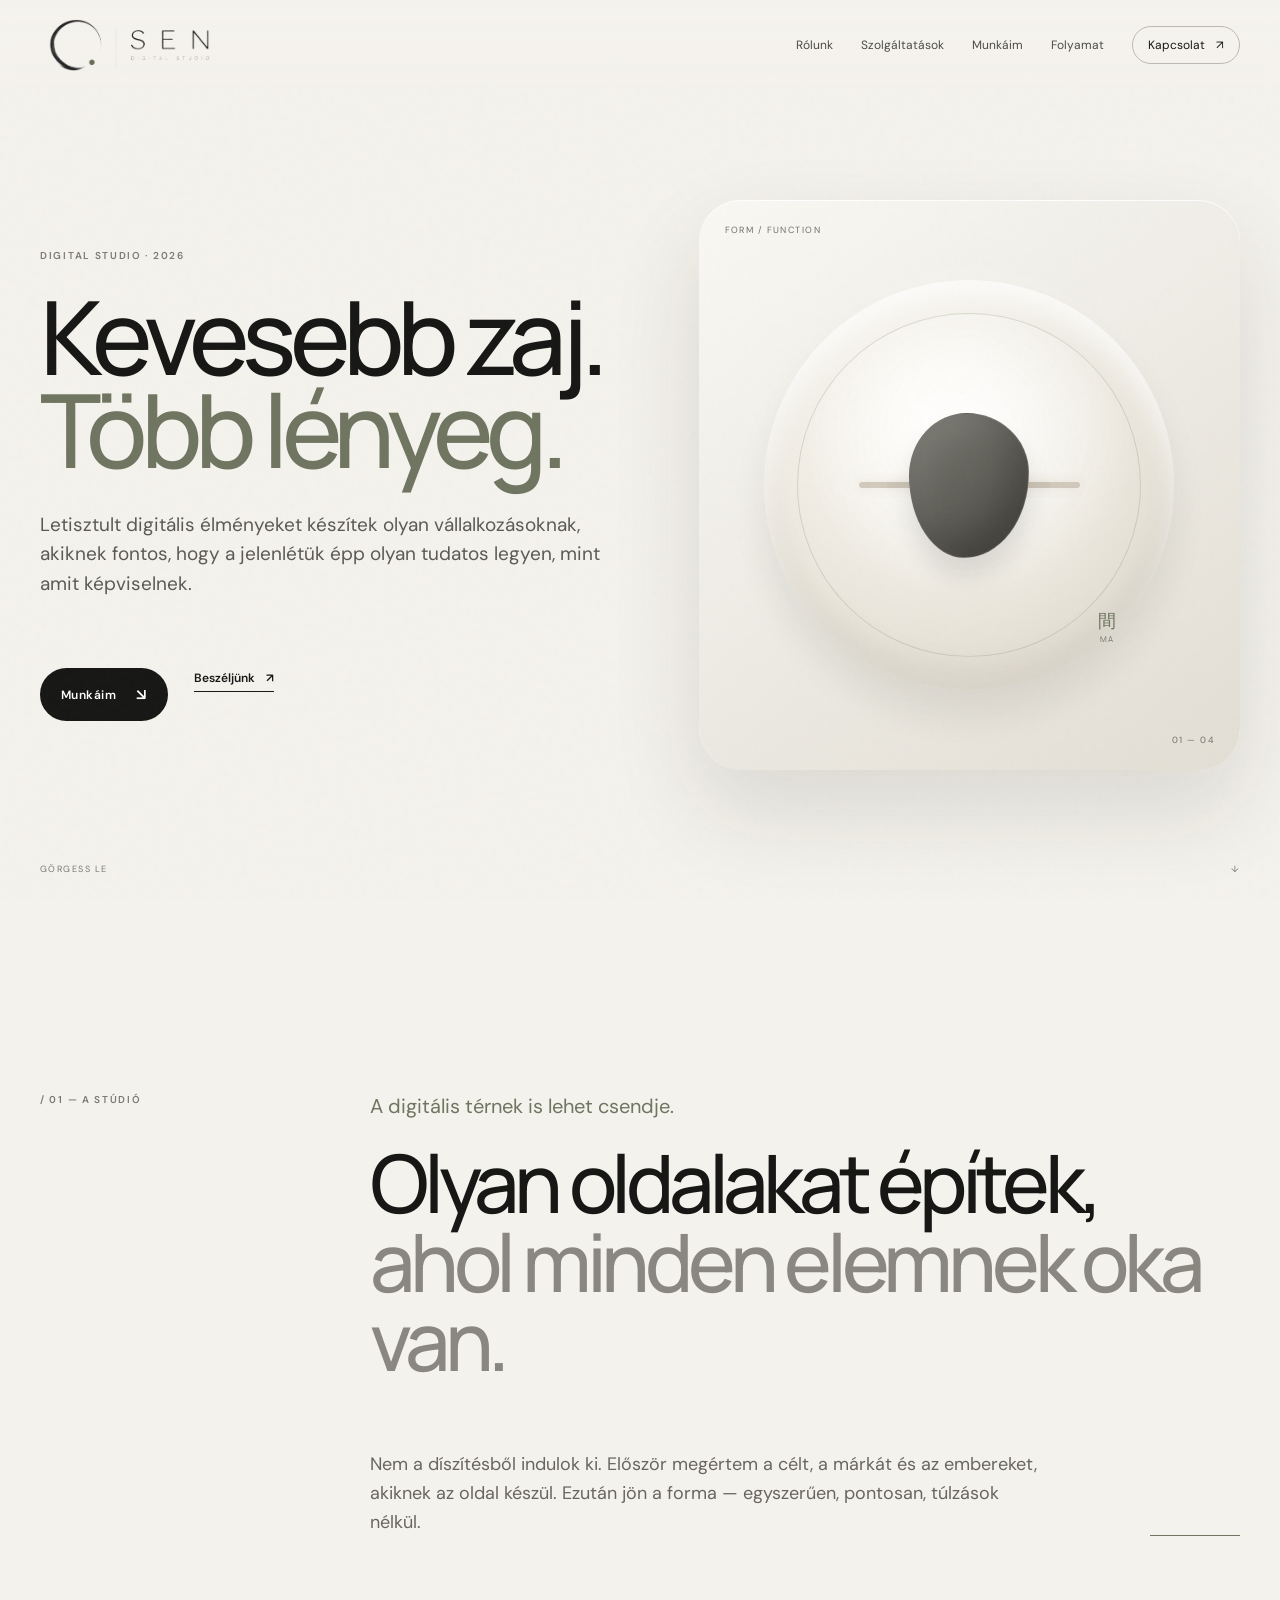
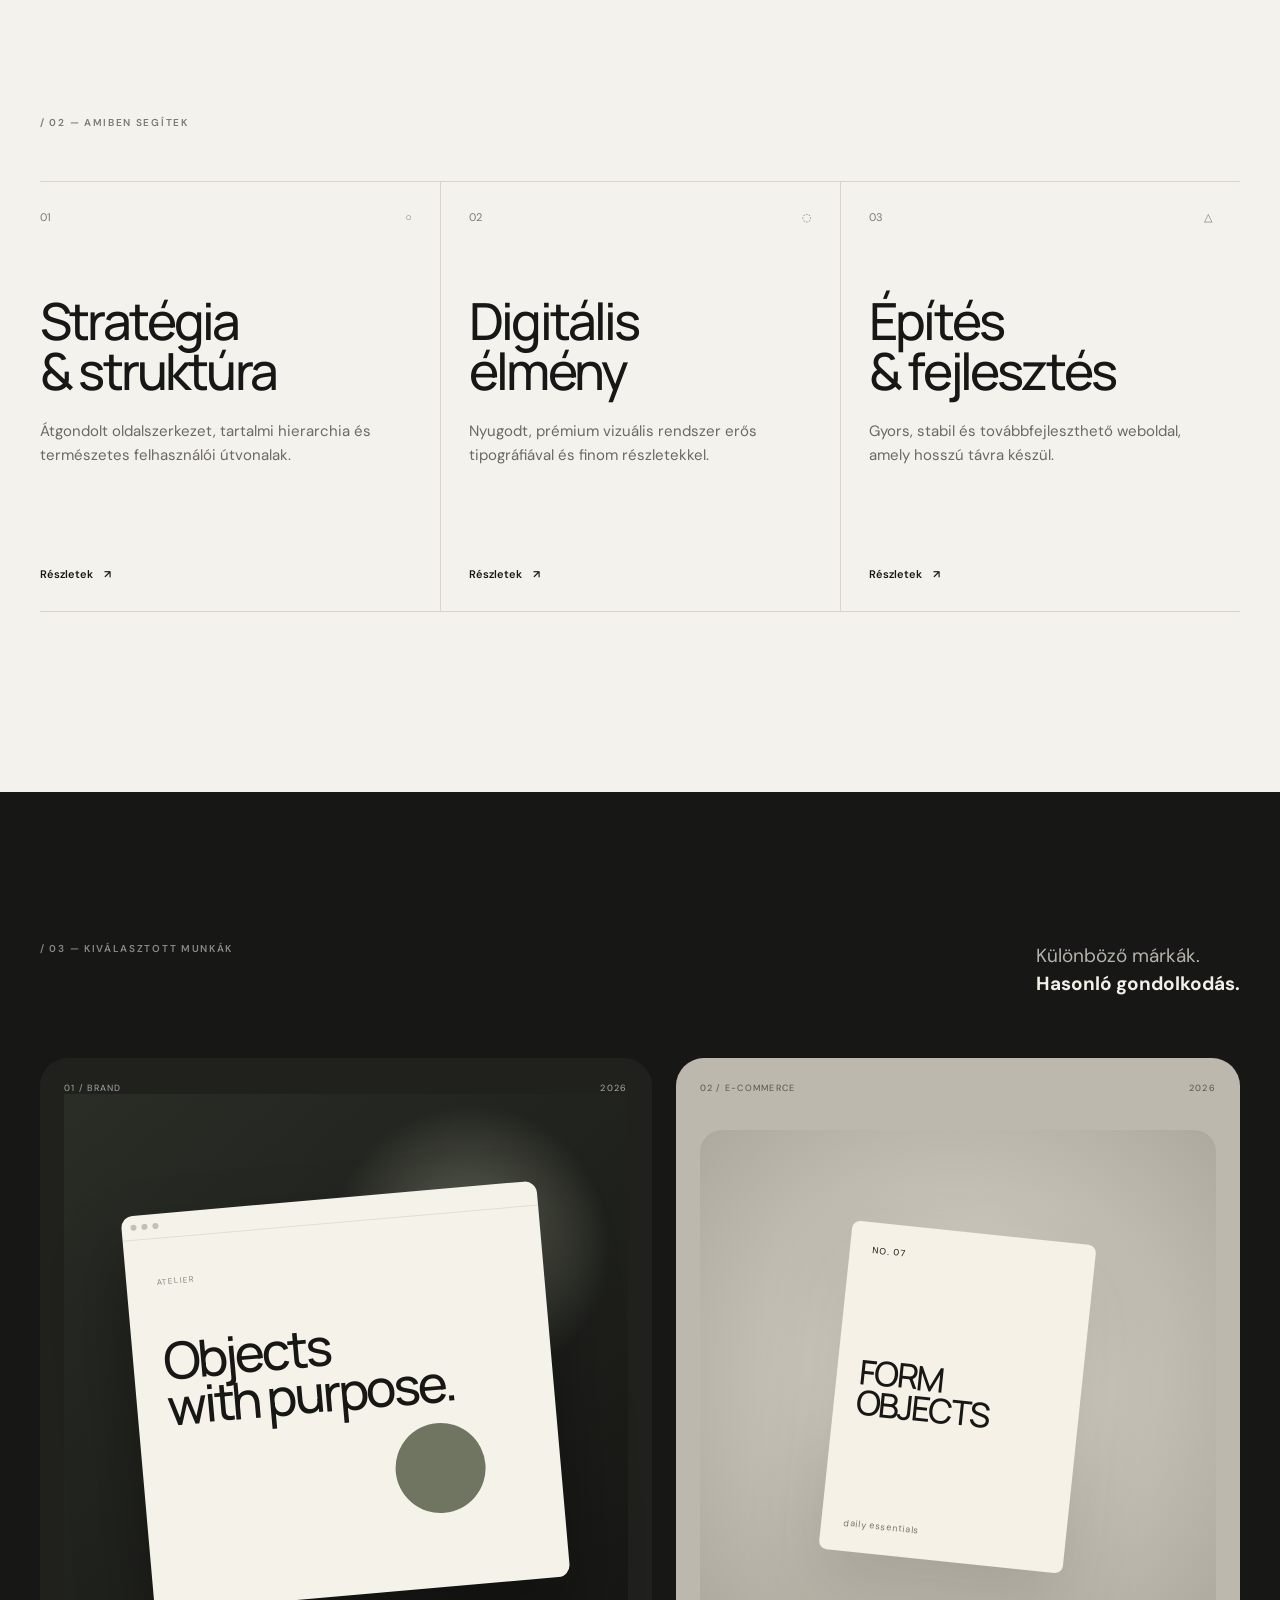
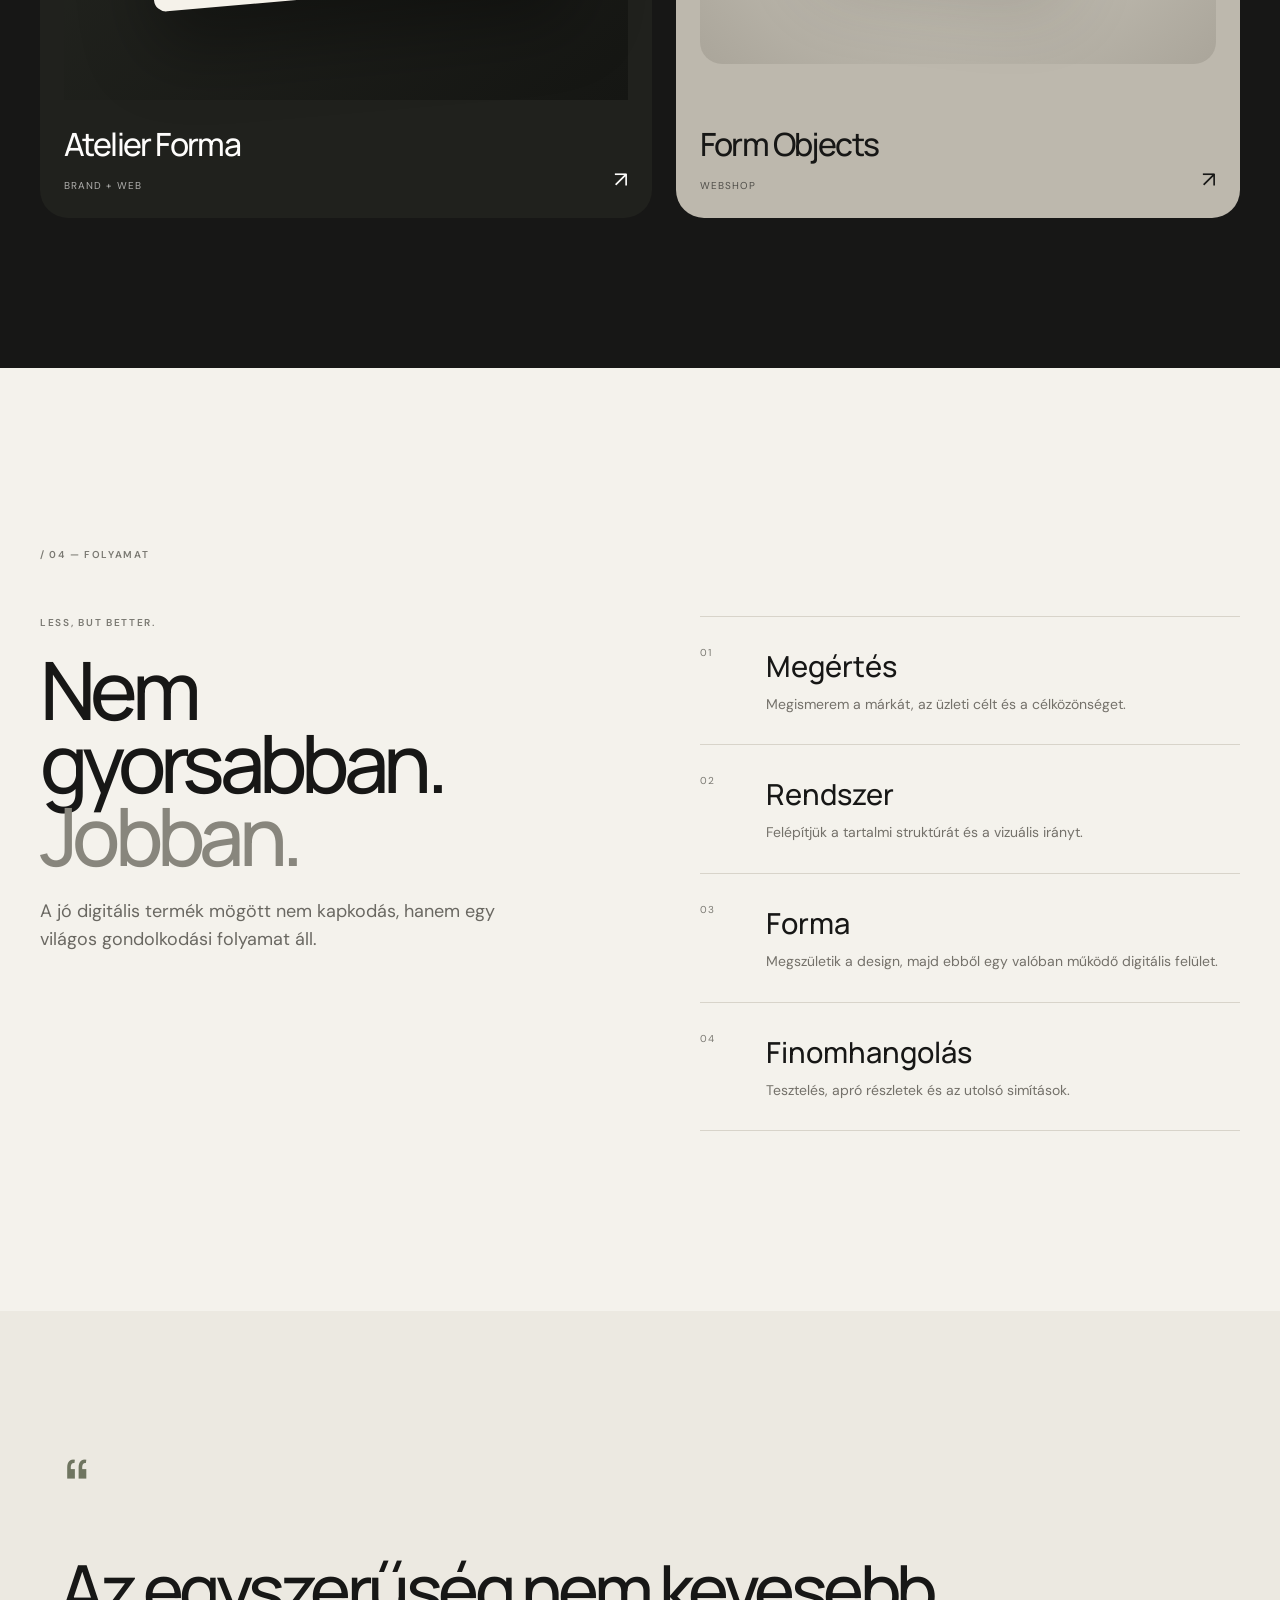
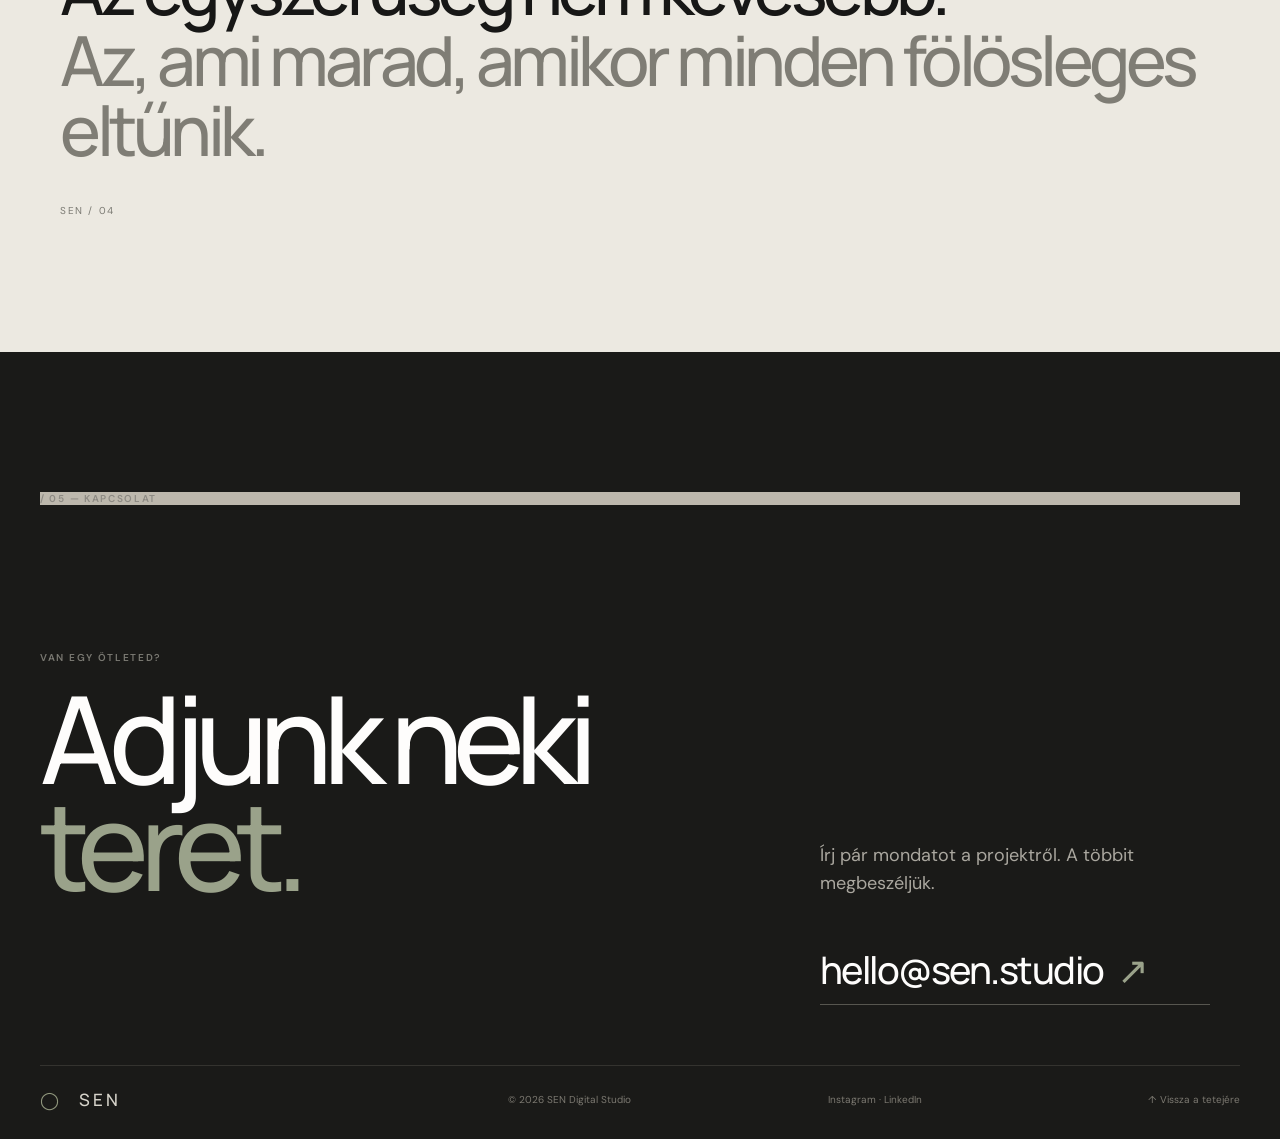
==== index.html @ a216a52c "first commit" ====
<!doctype html><html lang="hu"><head><meta charset="utf-8"><meta name="viewport" content="width=device-width,initial-scale=1"><meta name="description" content="SEN Digital Studio — letisztult digitális élmények tudatosan felépítve."><title>SEN — Digital Studio</title><link rel="preconnect" href="https://fonts.googleapis.com"><link rel="preconnect" href="https://fonts.gstatic.com" crossorigin><link href="https://fonts.googleapis.com/css2?family=DM+Sans:wght@400;500;600&family=Manrope:wght@400;500;600;700&display=swap" rel="stylesheet"><link rel="stylesheet" href="style.css"></head><body><div class="grain"></div>
<header class="header"><a class="brand" href="#top"><span class="mark"><svg viewBox="0 0 80 80"><path d="M61 17.5A31 31 0 1 0 56.4 62" fill="none" stroke="currentColor" stroke-width="3.5" stroke-linecap="round"/><circle cx="57.5" cy="61.5" r="4.3" fill="#6F7560"/></svg></span><span class="brand-copy"><strong>SEN</strong><small>Digital Studio</small></span></a><nav class="nav"><a href="#studio">Rólunk</a><a href="szolgaltatasok.html">Szolgáltatások</a><a href="#work">Munkáim</a><a href="#process">Folyamat</a><a href="#contact" class="pill">Kapcsolat <span>↗</span></a></nav><button class="menu" aria-label="Menü">☰</button></header>
<main id="top">
<section class="hero"><div class="hero-grid"><div><div class="eyebrow reveal">DIGITAL STUDIO · 2026</div><h1 class="reveal">Kevesebb zaj.<span>Több lényeg.</span></h1><p class="lead reveal">Letisztult digitális élményeket készítek olyan vállalkozásoknak, akiknek fontos, hogy a jelenlétük épp olyan tudatos legyen, mint amit képviselnek.</p><div class="actions reveal"><a class="btn" href="#work">Munkáim <span>↘</span></a><a class="link" href="#contact">Beszéljünk <span>↗</span></a></div></div><div class="hero-art reveal"><div class="zen"><div class="sand s1"></div><div class="sand s2"></div><div class="stone"></div><span class="ma">間<small>MA</small></span></div><div class="art-note top">FORM / FUNCTION</div><div class="art-note bottom">01 — 04</div></div></div><div class="scroll"><span>GÖRGESS LE</span><span>↓</span></div></section>
<section id="studio" class="intro section"><div class="tag reveal">/ 01 — A STÚDIÓ</div><div><p class="kicker reveal">A digitális térnek is lehet csendje.</p><h2 class="reveal">Olyan oldalakat építek, <span>ahol minden elemnek oka van.</span></h2><div class="intro-foot reveal"><p>Nem a díszítésből indulok ki. Először megértem a célt, a márkát és az embereket, akiknek az oldal készül. Ezután jön a forma — egyszerűen, pontosan, túlzások nélkül.</p><i></i></div></div></section>
<section id="services" class="services section"><div class="tag reveal">/ 02 — AMIBEN SEGÍTEK</div><div class="service-grid"><article class="service reveal"><div class="service-top"><span>01</span><span>○</span></div><h3>Stratégia<br>& struktúra</h3><p>Átgondolt oldalszerkezet, tartalmi hierarchia és természetes felhasználói útvonalak.</p><a href="#contact">Részletek <span>↗</span></a></article><article class="service reveal"><div class="service-top"><span>02</span><span>◌</span></div><h3>Digitális<br>élmény</h3><p>Nyugodt, prémium vizuális rendszer erős tipográfiával és finom részletekkel.</p><a href="#contact">Részletek <span>↗</span></a></article><article class="service reveal"><div class="service-top"><span>03</span><span>△</span></div><h3>Építés<br>& fejlesztés</h3><p>Gyors, stabil és továbbfejleszthető weboldal, amely hosszú távra készül.</p><a href="#contact">Részletek <span>↗</span></a></article></div></section>
<section id="work" class="work"><div class="work-inner section"><div class="work-head"><div class="tag reveal">/ 03 — KIVÁLASZTOTT MUNKÁK</div><p class="reveal">Különböző márkák.<br><strong>Hasonló gondolkodás.</strong></p></div><div class="projects"><a class="project dark reveal" href="#"><div class="meta"><span>01 / BRAND</span><span>2026</span></div><div class="visual one"><div class="window"><div class="bar"><i></i><i></i><i></i></div><div class="window-body"><small>ATELIER</small><strong>Objects<br>with purpose.</strong><b></b></div></div></div><div class="project-foot"><div><h3>Atelier Forma</h3><span>Brand + web</span></div><em>↗</em></div></a><a class="project light reveal" href="#"><div class="meta"><span>02 / E-COMMERCE</span><span>2026</span></div><div class="visual two"><div class="paper"><small>NO. 07</small><strong>FORM<br>OBJECTS</strong><span>daily essentials</span></div></div><div class="project-foot"><div><h3>Form Objects</h3><span>Webshop</span></div><em>↗</em></div></a></div></div></section>
<section id="process" class="process section"><div class="tag reveal">/ 04 — FOLYAMAT</div><div class="process-grid"><div><div class="process-kicker reveal">LESS, BUT BETTER.</div><h2 class="reveal">Nem gyorsabban.<br><span>Jobban.</span></h2><p class="reveal">A jó digitális termék mögött nem kapkodás, hanem egy világos gondolkodási folyamat áll.</p></div><div class="steps"><div class="step reveal"><span>01</span><div><h3>Megértés</h3><p>Megismerem a márkát, az üzleti célt és a célközönséget.</p></div></div><div class="step reveal"><span>02</span><div><h3>Rendszer</h3><p>Felépítjük a tartalmi struktúrát és a vizuális irányt.</p></div></div><div class="step reveal"><span>03</span><div><h3>Forma</h3><p>Megszületik a design, majd ebből egy valóban működő digitális felület.</p></div></div><div class="step reveal"><span>04</span><div><h3>Finomhangolás</h3><p>Tesztelés, apró részletek és az utolsó simítások.</p></div></div></div></div></section>
<section class="quote"><div class="quote-inner reveal"><div class="q">“</div><blockquote>Az egyszerűség nem kevesebb.<br><span>Az, ami marad, amikor minden fölösleges eltűnik.</span></blockquote><small>SEN / 04</small></div></section>
<section id="contact" class="contact"><div class="section"><div class="tag light reveal">/ 05 — KAPCSOLAT</div><div class="contact-grid"><div><div class="contact-kicker reveal">VAN EGY ÖTLETED?</div><h2 class="reveal">Adjunk neki<br><span>teret.</span></h2></div><div class="contact-side reveal"><p>Írj pár mondatot a projektről. A többit megbeszéljük.</p><a href="mailto:hello@sen.studio">hello@sen.studio <b>↗</b></a></div></div><footer class="footer"><div class="footer-brand"><span>◯</span>SEN</div><div>© 2026 SEN Digital Studio</div><div><a href="#">Instagram</a> · <a href="#">LinkedIn</a></div><a href="#top">↑ Vissza a tetejére</a></footer></div></section>
</main><script src="script.js"></script></body></html>
---- style.css ----
.brand{width:176px!important;height:52px!important;background:url("SEN Digital Studio_logo.png") center/contain no-repeat!important;display:block!important}.brand>*{display:none!important}.brand-logo{display:block;width:100%;height:100%;object-fit:contain}
:root{--paper:#F4F2EC;--paper2:#ECE9E1;--ink:#171716;--muted:#7A7972;--line:#D8D4CA;--sage:#6F7560;--clay:#A88F78;--white:#FEFDFC;--max:1400px}*{box-sizing:border-box}html{scroll-behavior:smooth}body{margin:0;background:var(--paper);color:var(--ink);font-family:"DM Sans",sans-serif;overflow-x:hidden}body:before{content:"";position:fixed;inset:0;pointer-events:none;opacity:.02;background-image:url("data:image/svg+xml,%3Csvg viewBox='0 0 180 180' xmlns='http://www.w3.org/2000/svg'%3E%3Cfilter id='n'%3E%3CfeTurbulence type='fractalNoise' baseFrequency='.8' numOctaves='2' stitchTiles='stitch'/%3E%3C/filter%3E%3Crect width='100%25' height='100%25' filter='url(%23n)'/%3E%3C/svg%3E");z-index:20}.header{position:fixed;top:0;left:0;right:0;height:90px;padding:20px 40px;display:flex;align-items:center;justify-content:space-between;z-index:30;background:linear-gradient(var(--paper),rgba(244,242,236,.86),transparent);backdrop-filter:blur(6px)}a{text-decoration:none;color:inherit}.brand{display:flex;align-items:center;gap:12px}.mark{width:42px;height:42px}.mark svg{width:100%;height:100%}.brand-copy{display:flex;flex-direction:column}.brand-copy strong{font:500 22px "Manrope";letter-spacing:.22em}.brand-copy small{margin-top:2px;font-size:8px;letter-spacing:.2em;text-transform:uppercase;color:var(--sage)}.nav{display:flex;align-items:center;gap:28px;font-size:12px;color:#4D4B47}.nav a{transition:.2s}.nav a:hover,.nav a[aria-current="page"]{color:var(--ink)}.pill{padding:10px 15px;border:1px solid #BDB8AE;border-radius:999px;color:var(--ink)!important}.pill span{margin-left:8px}.menu-back{display:none;font-size:24px}.pricing-page{background:linear-gradient(135deg,#f4f2ec 0%,#eeeae2 48%,#e7e2d9 100%)}.pricing-hero{padding-top:160px;padding-bottom:120px;min-height:70vh;display:flex;flex-direction:column;justify-content:center}.pricing-hero-grid{display:grid;grid-template-columns:1fr .65fr;gap:100px;align-items:end;margin-top:75px}.pricing-hero h1{font:500 clamp(64px,9vw,138px)/.9 "Manrope",sans-serif;letter-spacing:-.07em;margin:0}.pricing-hero h1 span{color:var(--sage);font-style:italic}.eyebrow,.tag{font-size:11px;letter-spacing:.22em;text-transform:uppercase;font-weight:600;color:var(--sage)}.lead{font-size:18px;line-height:1.65;color:#5f5c55;max-width:440px}.btn{display:inline-flex;align-items:center;gap:16px;margin-top:28px;padding:15px 20px;background:var(--ink);color:var(--white);font-size:12px;letter-spacing:.04em;border-radius:999px}.btn span{font-size:16px}.price-content{padding-top:100px;padding-bottom:110px;border-top:1px solid var(--line)}.price-intro{display:grid;grid-template-columns:.5fr 1fr;gap:80px;margin-bottom:42px}.price-intro p{max-width:550px;margin:0;color:var(--muted);font-size:15px;line-height:1.7}.price-grid{display:grid;grid-template-columns:repeat(2,1fr);gap:16px}.price-card,.care-grid article{min-height:260px;padding:28px;background:rgba(255,255,255,.4);border:1px solid rgba(216,212,202,.9);border-radius:4px;display:flex;flex-direction:column;transition:transform .25s ease,background .25s ease}.price-card:hover,.care-grid article:hover{transform:translateY(-5px);background:rgba(255,255,255,.68)}.price-card.featured{background:var(--sage);color:var(--white);border-color:var(--sage)}.price-index{font-size:10px;letter-spacing:.18em;text-transform:uppercase;color:var(--muted)}.featured .price-index{color:rgba(255,255,255,.62)}.price-card h2,.care-grid h2,.price-list h2{font:500 28px/1.05 "Manrope",sans-serif;letter-spacing:-.04em;margin:48px 0 14px}.price-card strong,.care-grid strong,.price-list strong{font-size:17px;font-weight:600;color:var(--clay)}.featured strong{color:#e4d8c7}.price-card p,.care-grid p,.price-list p{margin-top:auto;max-width:500px;color:var(--muted);line-height:1.6;font-size:13px}.featured p{color:rgba(255,255,255,.72)}.price-list{border-top:1px solid var(--line)}.price-list>div,.extras>div,.package-list>div{display:grid;grid-template-columns:1fr .6fr 1.6fr;gap:25px;align-items:center;padding:22px 0;border-bottom:1px solid var(--line)}.price-list h2{font-size:20px;margin:0}.price-list strong{font-size:15px}.price-list p{margin:0}.care-grid{display:grid;grid-template-columns:repeat(4,1fr);gap:12px}.care-grid article{min-height:280px}.care-grid h2{font-size:21px;margin:50px 0 14px}.care-grid p{margin-top:auto}.extras,.package-list{border-top:1px solid var(--line)}.extras>div,.package-list>div{grid-template-columns:1fr auto;padding:17px 0}.extras span,.package-list span{font-size:15px}.extras strong,.package-list strong{font-weight:600;color:var(--clay);font-size:14px}.packages{padding-bottom:140px}.pricing-contact{background:var(--ink);color:var(--white);padding:100px 0 25px}.pricing-contact .tag{color:#98a180}.pricing-contact .contact-grid{display:grid;grid-template-columns:1fr 1fr;gap:60px;margin:80px 0}.pricing-contact h2{font:500 clamp(54px,8vw,110px)/.88 "Manrope",sans-serif;letter-spacing:-.07em;margin:0}.pricing-contact h2 span{color:#a9b290;font-style:italic}.contact-side{align-self:end;max-width:390px}.contact-side p{color:#aaa9a2;line-height:1.7}.contact-side a{display:block;font:500 24px "Manrope";border-bottom:1px solid #55534f;padding-bottom:16px;margin-top:45px}.footer{border-top:1px solid #3b3a37;padding-top:25px;display:grid;grid-template-columns:1.2fr 1fr 1fr auto;gap:20px;color:#888780;font-size:11px}.footer a{color:inherit}.footer-brand{color:var(--white);font:500 18px "Manrope";letter-spacing:.16em}.footer-brand span{color:#98a180;margin-right:8px}@media(max-width:800px){.header{height:76px;padding:16px 20px}.nav{display:none}.menu-back{display:block}.pricing-hero{padding:130px 20px 80px;min-height:auto}.section{padding-left:20px;padding-right:20px}.pricing-hero-grid,.price-intro,.pricing-contact .contact-grid{grid-template-columns:1fr;gap:35px;margin-top:50px}.pricing-hero h1{font-size:72px}.price-content{padding-top:70px;padding-bottom:75px}.price-grid,.care-grid{grid-template-columns:1fr}.price-card,.care-grid article{min-height:230px}.price-card h2,.care-grid h2{margin-top:40px}.price-list>div{grid-template-columns:1fr;gap:8px}.price-list p{margin-top:5px}.extras>div,.package-list>div{grid-template-columns:1fr;gap:7px}.pricing-contact{padding-top:75px}.pricing-contact .contact-grid{margin:55px 0}.footer{grid-template-columns:1fr 1fr;gap:20px}.footer>a{grid-column:1/-1}}
:root{--paper:#F4F2EC;--paper2:#ECE9E1;--ink:#171716;--muted:#7A7972;--line:#D8D4CA;--sage:#6F7560;--clay:#A88F78;--white:#FEFDFC;--max:1400px}*{box-sizing:border-box}html{scroll-behavior:smooth}body{margin:0;background:var(--paper);color:var(--ink);font-family:"DM Sans",sans-serif;overflow-x:hidden}body:before{content:"";position:fixed;inset:0;pointer-events:none;opacity:.02;background-image:url("data:image/svg+xml,%3Csvg viewBox='0 0 180 180' xmlns='http://www.w3.org/2000/svg'%3E%3Cfilter id='n'%3E%3CfeTurbulence type='fractalNoise' baseFrequency='.8' numOctaves='2' stitchTiles='stitch'/%3E%3C/filter%3E%3Crect width='100%25' height='100%25' filter='url(%23n)'/%3E%3C/svg%3E");z-index:20}.header{position:fixed;top:0;left:0;right:0;height:90px;padding:20px 40px;display:flex;align-items:center;justify-content:space-between;z-index:30;background:linear-gradient(var(--paper),rgba(244,242,236,.86),transparent);backdrop-filter:blur(6px)}a{text-decoration:none;color:inherit}.brand{display:flex;align-items:center;gap:12px}.mark{width:42px;height:42px}.mark svg{width:100%;height:100%}.brand-copy{display:flex;flex-direction:column}.brand-copy strong{font:500 22px "Manrope";letter-spacing:.22em}.brand-copy small{margin-top:2px;font-size:8px;letter-spacing:.2em;text-transform:uppercase;color:var(--sage)}.nav{display:flex;align-items:center;gap:28px;font-size:12px;color:#4D4B47}.nav a{transition:.2s}.nav a:hover{color:var(--ink)}.pill{padding:10px 15px;border:1px solid #BDB8AE;border-radius:999px;color:var(--ink)!important}.pill span{margin-left:8px}.menu{display:none;border:0;background:none;font-size:24px}.section{max-width:var(--max);margin:auto;padding-left:40px;padding-right:40px}.hero{max-width:var(--max);margin:auto;min-height:100vh;padding:135px 40px 38px;display:flex;flex-direction:column;justify-content:space-between}.hero-grid{display:grid;grid-template-columns:1.05fr .95fr;gap:60px;align-items:center;min-height:700px}.eyebrow,.tag,.process-kicker,.contact-kicker{font-size:10px;letter-spacing:.17em;font-weight:600;text-transform:uppercase;color:var(--muted)}h1,h2,h3,.brand-copy strong,.project-foot h3,.contact-side a{font-family:"Manrope",sans-serif}.hero h1{font:500 clamp(66px,8vw,122px)/.91 "Manrope";letter-spacing:-.065em;max-width:900px;margin:28px 0 34px}.hero h1 span{display:block;color:var(--sage)}.lead{font-size:19px;line-height:1.55;max-width:610px;color:#5C5A54;margin:0}.actions{display:flex;align-items:center;gap:26px;margin-top:42px}.btn{display:inline-flex;align-items:center;gap:20px;padding:16px 21px;border-radius:999px;background:var(--ink);color:var(--white);font-size:12px;font-weight:600}.btn span{font-size:16px}.link{font-size:12px;font-weight:600;border-bottom:1px solid var(--ink);padding-bottom:5px}.link span{margin-left:8px}.hero-art{position:relative;min-height:570px;background:linear-gradient(145deg,#F9F8F4,#E2DED4);border-radius:40px;overflow:hidden;display:grid;place-items:center}.hero-art:before{content:"";position:absolute;inset:0;background:radial-gradient(circle at 36% 34%,rgba(255,255,255,.95),transparent 27%)}.zen{position:relative;width:min(32vw,430px);height:min(32vw,430px);border-radius:50%;background:radial-gradient(circle at 40% 33%,#FEFCF7 0,#E9E5DB 57%,#D4CFC2 100%);box-shadow:0 36px 80px rgba(45,40,30,.1);display:grid;place-items:center;transform:rotate(7deg)}.zen:before{content:"";position:absolute;inset:8%;border:1px solid rgba(111,117,96,.24);border-radius:50%}.sand{position:absolute;background:#C8C0B1;border-radius:999px;height:6px;opacity:.8}.s1{width:54%;transform:translateY(110px) rotate(-9deg);box-shadow:72px 13px 0 #CFC6B7,-80px -14px 0 #C4B9A7}.s2{width:40%;transform:translateY(128px) rotate(-10deg);opacity:.55}.stone{width:120px;height:145px;background:linear-gradient(145deg,#78776F,#4B4A44);border-radius:48% 52% 54% 46%/43% 41% 59% 57%;transform:translate(-5px,30px) rotate(19deg);box-shadow:0 28px 40px rgba(34,31,24,.18)}.ma{position:absolute;right:58px;bottom:46px;text-align:center;color:var(--sage);font:400 18px "Manrope"}.ma small{display:block;font-size:8px;letter-spacing:.15em}.art-note{position:absolute;font-size:9px;letter-spacing:.16em;color:#727067}.art-note.top{top:24px;left:26px}.art-note.bottom{right:25px;bottom:24px}.scroll{display:flex;justify-content:space-between;padding-top:28px;font-size:9px;letter-spacing:.16em;color:var(--muted)}.intro{padding-top:180px;padding-bottom:180px;display:grid;grid-template-columns:1fr 3fr;gap:40px}.kicker{font-size:20px;color:var(--sage);margin:0 0 24px}.intro h2{font:500 clamp(45px,6.3vw,92px)/.98 "Manrope";letter-spacing:-.065em;margin:0;max-width:1000px}.intro h2 span{color:#89877F}.intro-foot{display:grid;grid-template-columns:1fr 90px;gap:55px;align-items:end;margin-top:70px}.intro-foot p{font-size:18px;line-height:1.6;color:#68665F;max-width:670px;margin:0}.intro-foot i{width:90px;height:1px;background:var(--sage)}.services{padding-bottom:180px}.service-grid{margin-top:52px;display:grid;grid-template-columns:repeat(3,1fr);border-top:1px solid var(--line)}.service{padding:28px 28px 30px 0;border-bottom:1px solid var(--line);min-height:430px;display:flex;flex-direction:column}.service+.service{padding-left:28px;border-left:1px solid var(--line)}.service-top{display:flex;justify-content:space-between;font-size:11px;color:var(--muted)}.service h3{font:500 clamp(34px,4vw,57px)/.96 "Manrope";letter-spacing:-.055em;margin:72px 0 24px}.service p{font-size:15px;line-height:1.6;color:#6B6963;max-width:390px;margin:0}.service a{margin-top:auto;font-size:11px;font-weight:600}.service a span{margin-left:8px}.work{background:var(--ink);color:var(--white);padding:150px 0}.work-inner{max-width:1500px}.work-head{display:flex;justify-content:space-between;gap:30px;margin-bottom:60px}.work .tag{color:#8B8982}.work-head p{margin:0;font-size:19px;line-height:1.45;color:#B5B2AA}.work-head strong{color:#F2F0E9}.projects{display:grid;grid-template-columns:1.04fr .96fr;gap:24px}.project{min-height:760px;border-radius:28px;padding:24px;display:flex;flex-direction:column;overflow:hidden;transition:transform .45s ease}.project:hover{transform:translateY(-7px)}.dark{background:#20211D}.light{background:#BDB8AD;color:var(--ink)}.meta{display:flex;justify-content:space-between;font-size:9px;letter-spacing:.14em;opacity:.62}.visual{flex:1;display:grid;place-items:center;position:relative}.one{background:radial-gradient(circle at 72% 25%,#696D5E,transparent 23%),linear-gradient(140deg,#2A2C26,#151613)}.window{width:74%;aspect-ratio:1.05;background:#F5F2EA;color:var(--ink);border-radius:12px;transform:rotate(-5deg);box-shadow:0 40px 70px rgba(0,0,0,.35);overflow:hidden}.bar{height:25px;border-bottom:1px solid #E1DDD5;display:flex;align-items:center;gap:5px;padding:0 9px}.bar i{width:6px;height:6px;background:#C3C0B8;border-radius:50%}.window-body{padding:30px;position:relative;height:calc(100% - 25px)}.window-body small{font-size:8px;letter-spacing:.16em;color:#86847E}.window-body strong{display:block;font:500 clamp(28px,4vw,54px)/.89 "Manrope";letter-spacing:-.06em;margin-top:48px}.window-body b{position:absolute;right:18%;bottom:20%;width:90px;height:90px;background:var(--sage);border-radius:50%}.two{background:radial-gradient(circle at 50% 46%,#EEEAE1 0,#C4C0B5 45%,#AAA59A 100%);border-radius:22px;margin:36px 0}.paper{width:245px;height:330px;border-radius:8px;background:#F6F1E7;box-shadow:0 35px 75px rgba(40,35,28,.18);padding:22px;display:flex;flex-direction:column;justify-content:space-between;transform:rotate(6deg)}.paper small{font-size:9px;letter-spacing:.13em}.paper strong{font:500 34px/.92 "Manrope";letter-spacing:-.06em}.paper>span{font-size:9px;color:#77736B;letter-spacing:.08em}.project-foot{display:flex;justify-content:space-between;align-items:end;margin-top:22px}.project-foot h3{font:500 32px "Manrope";letter-spacing:-.05em;margin:0 0 7px}.project-foot span{font-size:10px;letter-spacing:.1em;text-transform:uppercase;opacity:.65}.project-foot em{font-style:normal;font-size:22px}.process{padding-top:180px;padding-bottom:180px}.process-grid{margin-top:55px;display:grid;grid-template-columns:1fr 1fr;gap:120px}.process h2{font:500 clamp(56px,6.3vw,98px)/.91 "Manrope";letter-spacing:-.07em;margin:24px 0}.process h2 span{color:#88867D}.process-grid>div>p{font-size:18px;line-height:1.6;color:#6A6862;max-width:500px}.steps{border-top:1px solid var(--line)}.step{display:grid;grid-template-columns:46px 1fr;gap:20px;padding:29px 0;border-bottom:1px solid var(--line)}.step>span{font-size:10px;letter-spacing:.12em;color:var(--muted)}.step h3{font:500 29px "Manrope";margin:0 0 8px}.step p{font-size:14px;line-height:1.55;color:#74716A;margin:0}.quote{background:var(--paper2);padding:135px 20px}.quote-inner{max-width:1160px;margin:auto}.q{font:400 90px/1 "Manrope";color:var(--sage)}blockquote{font:500 clamp(42px,5.4vw,78px)/1.02 "Manrope";letter-spacing:-.065em;margin:18px 0 0}blockquote span{color:#7F7D75}.quote small{display:block;margin-top:38px;font-size:10px;letter-spacing:.16em;color:var(--muted)}.contact{background:#1A1A18;color:var(--white);padding:140px 0 28px}.contact .tag{color:#8D8A83}.contact-grid{min-height:560px;display:grid;grid-template-columns:1.25fr .75fr;gap:80px;align-items:center}.contact h2{font:500 clamp(70px,9.5vw,145px)/.88 "Manrope";letter-spacing:-.08em;margin:20px 0}.contact h2 span{color:#9AA28A}.contact-side{align-self:end;padding-bottom:60px}.contact-side p{font-size:18px;line-height:1.55;color:#AAA79F;max-width:370px;margin:0 0 42px}.contact-side a{font:500 clamp(23px,3vw,38px) "Manrope";letter-spacing:-.04em;border-bottom:1px solid #57564F;padding-bottom:9px}.contact-side b{font-weight:500;color:#9AA28A;margin-left:7px}.footer{border-top:1px solid #34332F;padding-top:22px;display:grid;grid-template-columns:1.5fr 1fr 1fr auto;gap:25px;align-items:center;font-size:10px;color:#7C7971}.footer-brand{display:flex;gap:9px;align-items:center;color:#D7D4CB;font:500 17px "Manrope";letter-spacing:.18em}.footer-brand span{color:#90977D}.footer a:hover{color:#DAD6CD}.reveal{opacity:0;transform:translateY(24px);transition:opacity .8s ease,transform .8s ease}.reveal.in{opacity:1;transform:none}@media(max-width:1000px){.header{padding:18px 20px}.nav{display:none}.menu{display:block}.section{padding-left:20px;padding-right:20px}.hero{padding:110px 20px 35px}.hero-grid{grid-template-columns:1fr;min-height:auto}.hero h1{font-size:15vw}.hero-art{min-height:470px}.zen{width:320px;height:320px}.intro{padding-top:110px;padding-bottom:110px;display:block}.intro>.tag{margin-bottom:50px}.services{padding-bottom:110px}.service-grid{grid-template-columns:1fr}.service+.service{border-left:0;padding-left:0}.service{min-height:340px}.work{padding:110px 0}.work-head{display:block}.work-head p{margin-top:18px}.projects{grid-template-columns:1fr}.project{min-height:650px}.process{padding-top:110px;padding-bottom:110px}.process-grid{grid-template-columns:1fr;gap:70px}.contact{padding-top:110px}.contact-grid{grid-template-columns:1fr;min-height:auto;padding:90px 0 100px;gap:30px}.contact-side{align-self:auto;padding-bottom:0}.footer{grid-template-columns:1fr 1fr}.footer>a{grid-column:1/-1}}@media(max-width:600px){.brand-copy strong{font-size:19px}.brand-copy small{font-size:7px}.mark{width:37px;height:37px}.hero{padding-top:102px}.hero h1{font-size:18vw}.lead{font-size:16px}.hero-art{min-height:380px;border-radius:28px}.zen{width:250px;height:250px}.stone{width:83px;height:106px}.s1{transform:translateY(75px) rotate(-9deg)}.s2{transform:translateY(91px) rotate(-10deg)}.intro h2{font-size:13vw}.service h3{font-size:42px}.project{min-height:550px;padding:19px}.paper{width:185px;height:250px}.paper strong{font-size:27px}.process h2{font-size:14vw}.quote{padding:100px 20px}blockquote{font-size:11vw}.footer{grid-template-columns:1fr}.footer>a{grid-column:auto}}
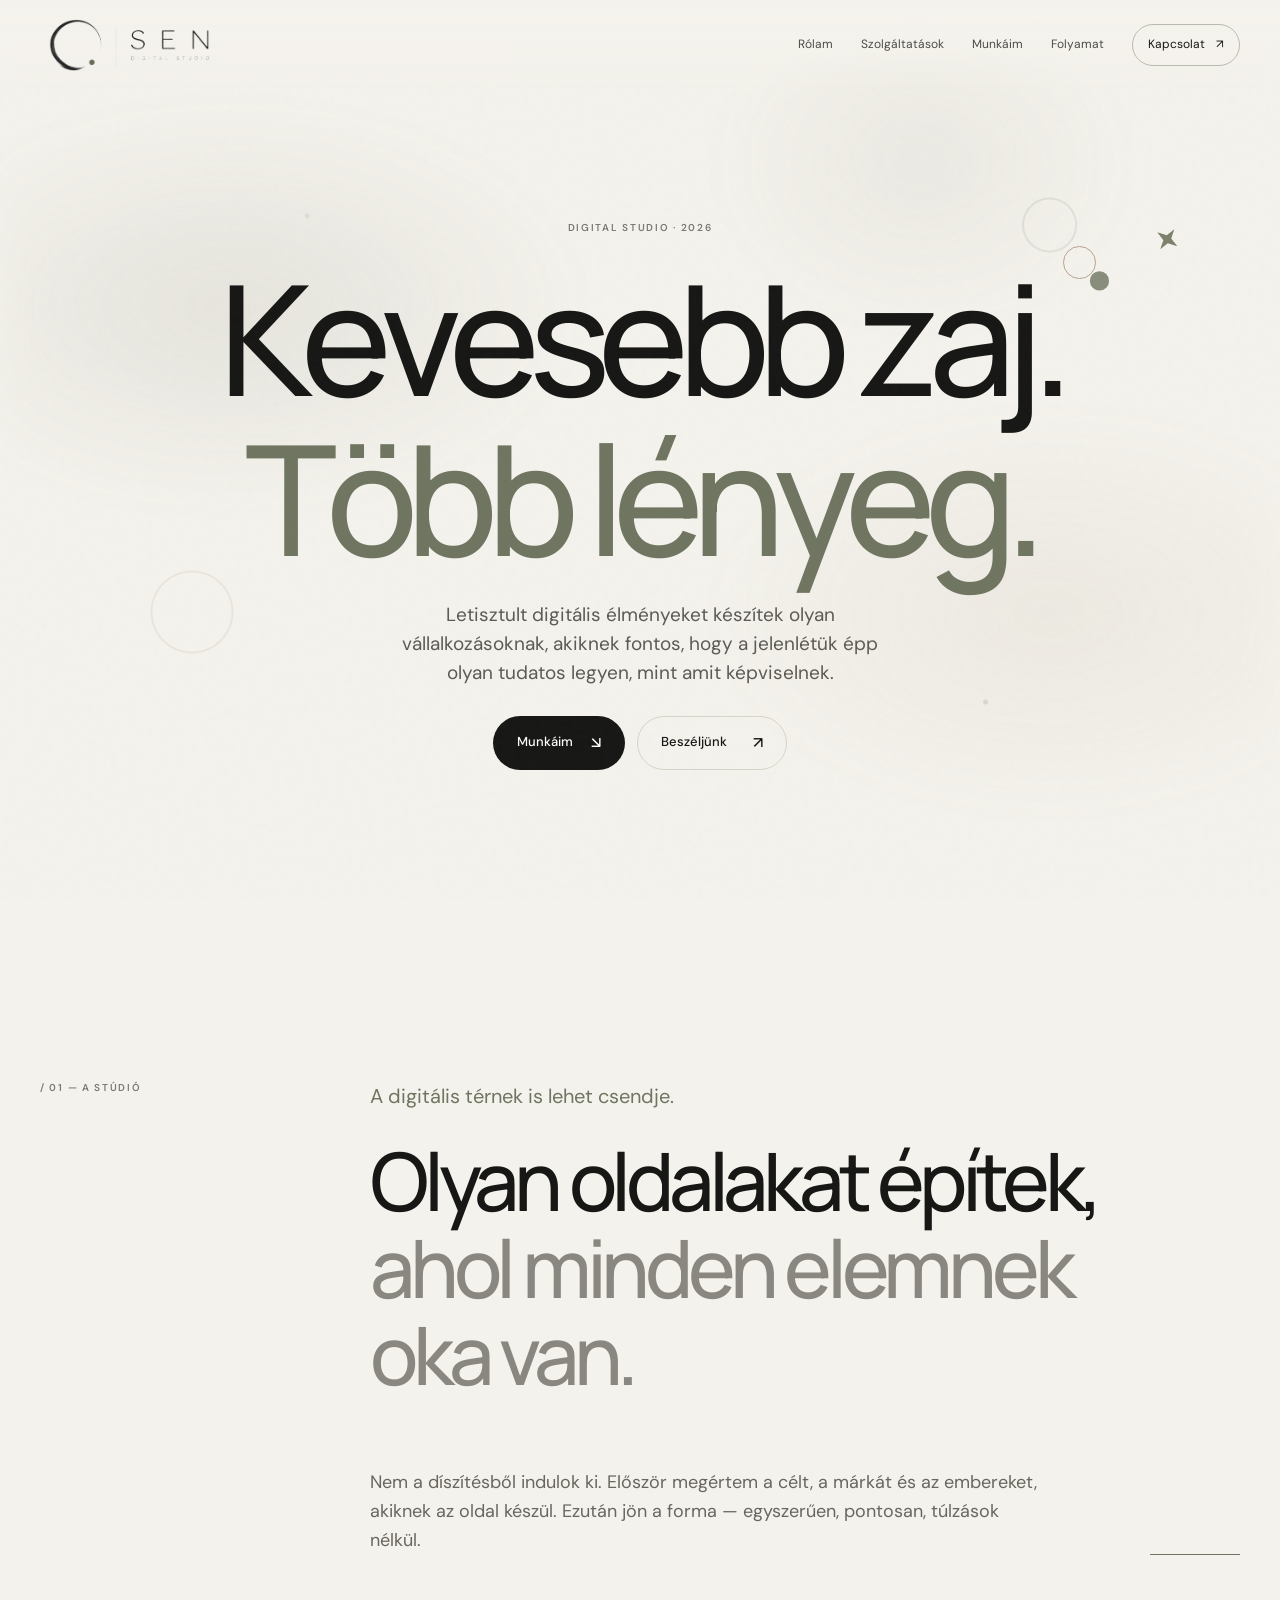
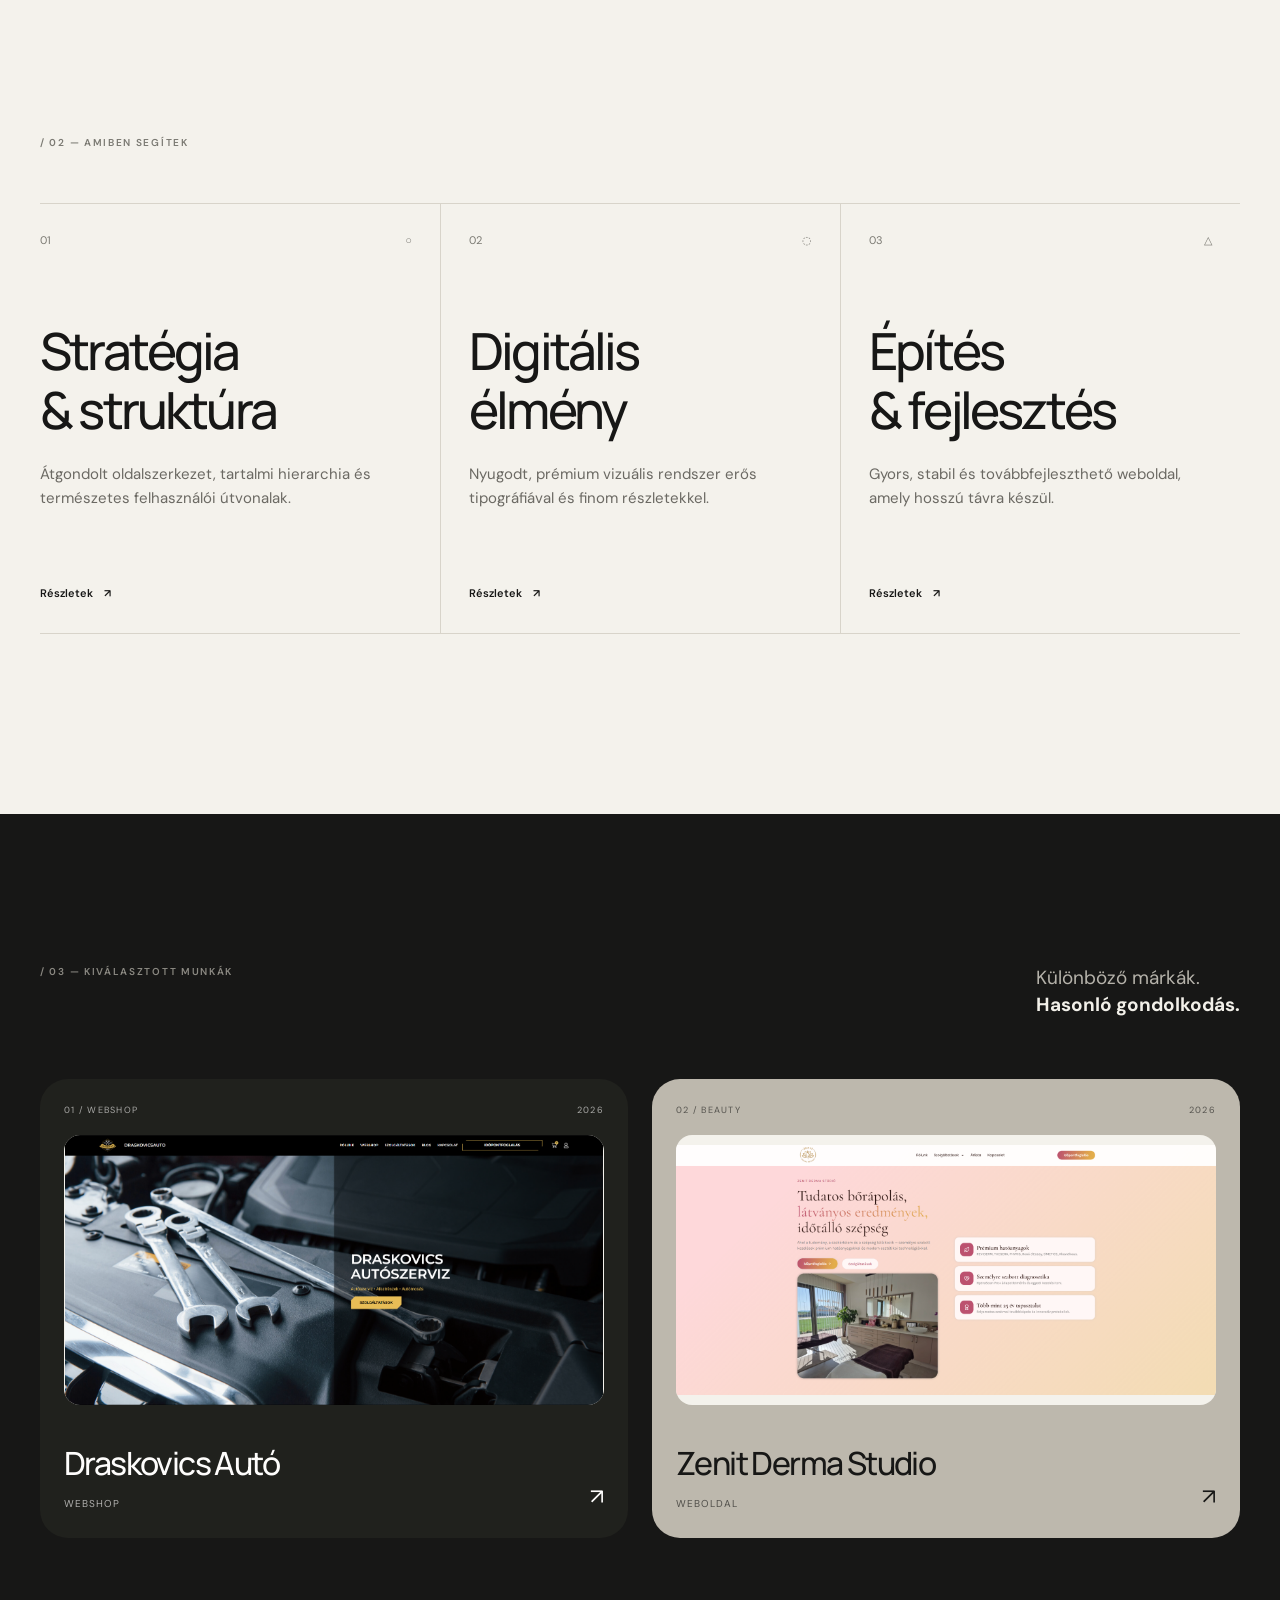
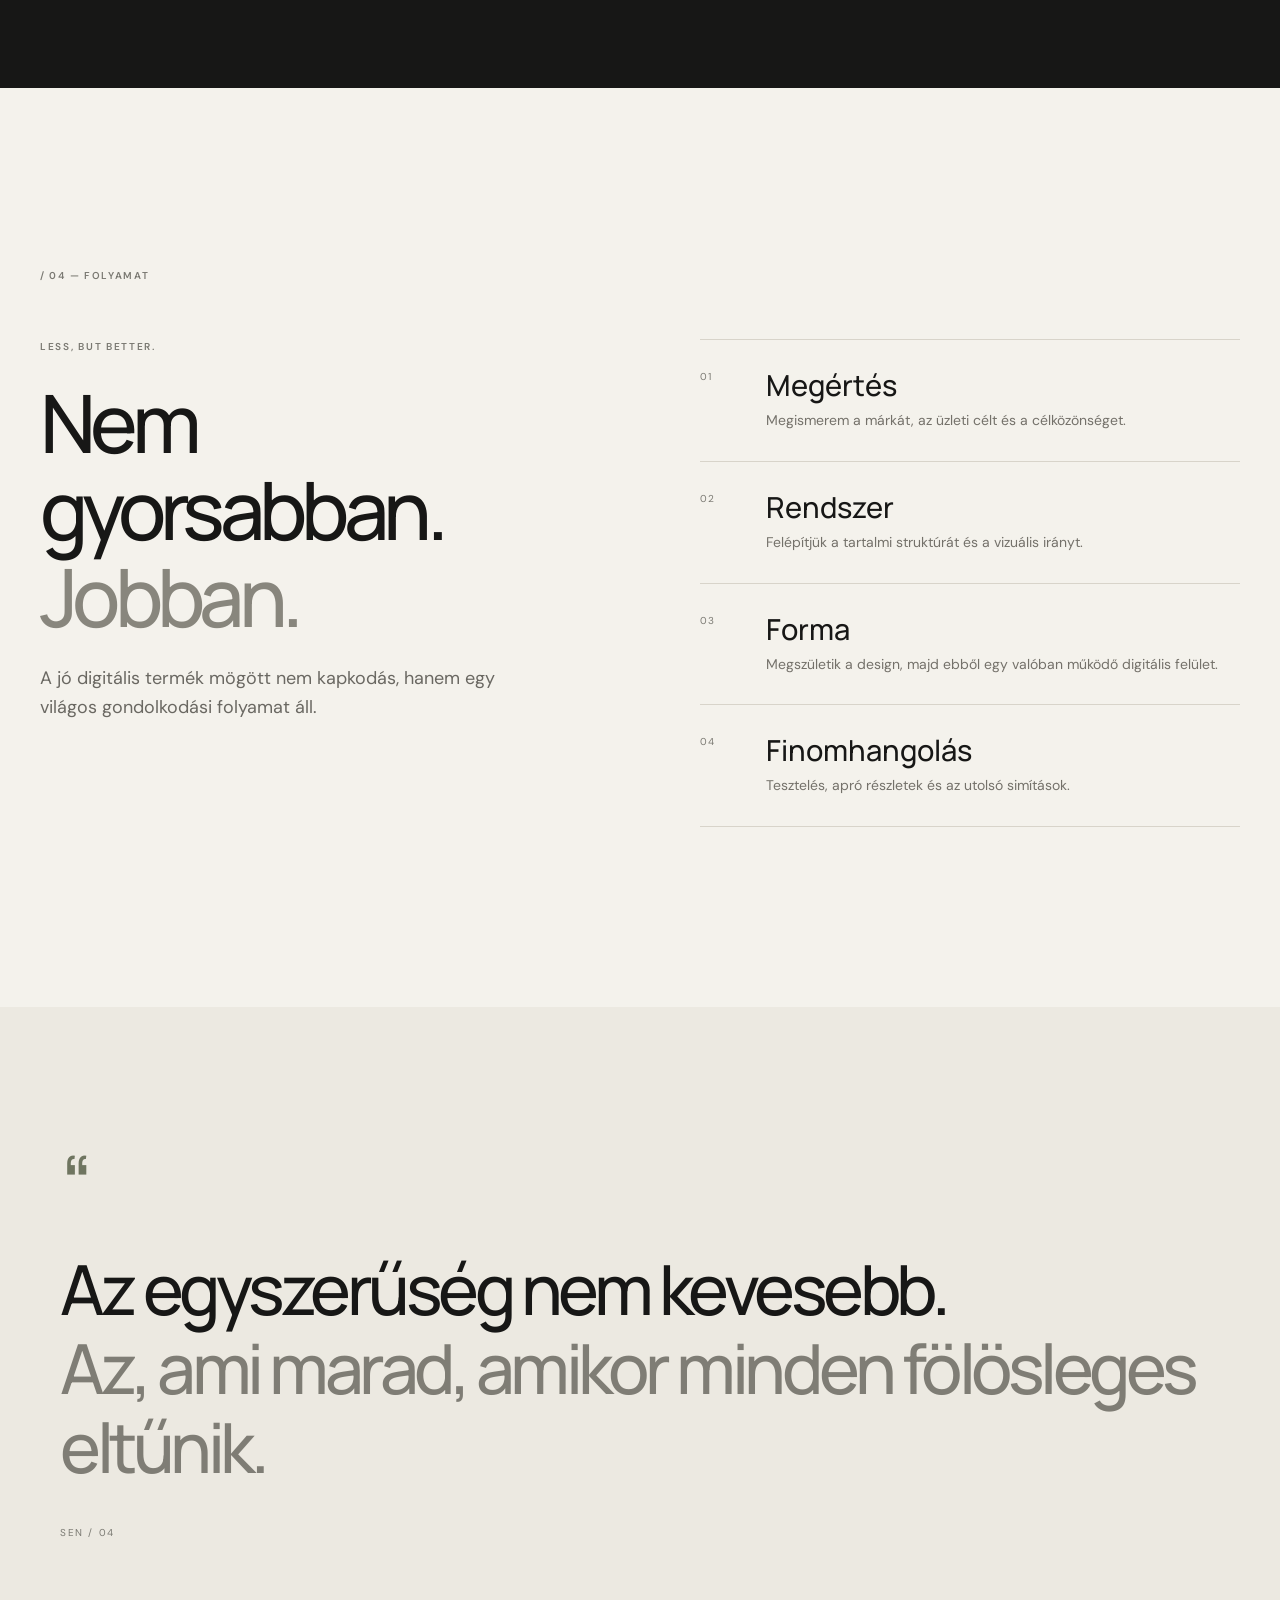
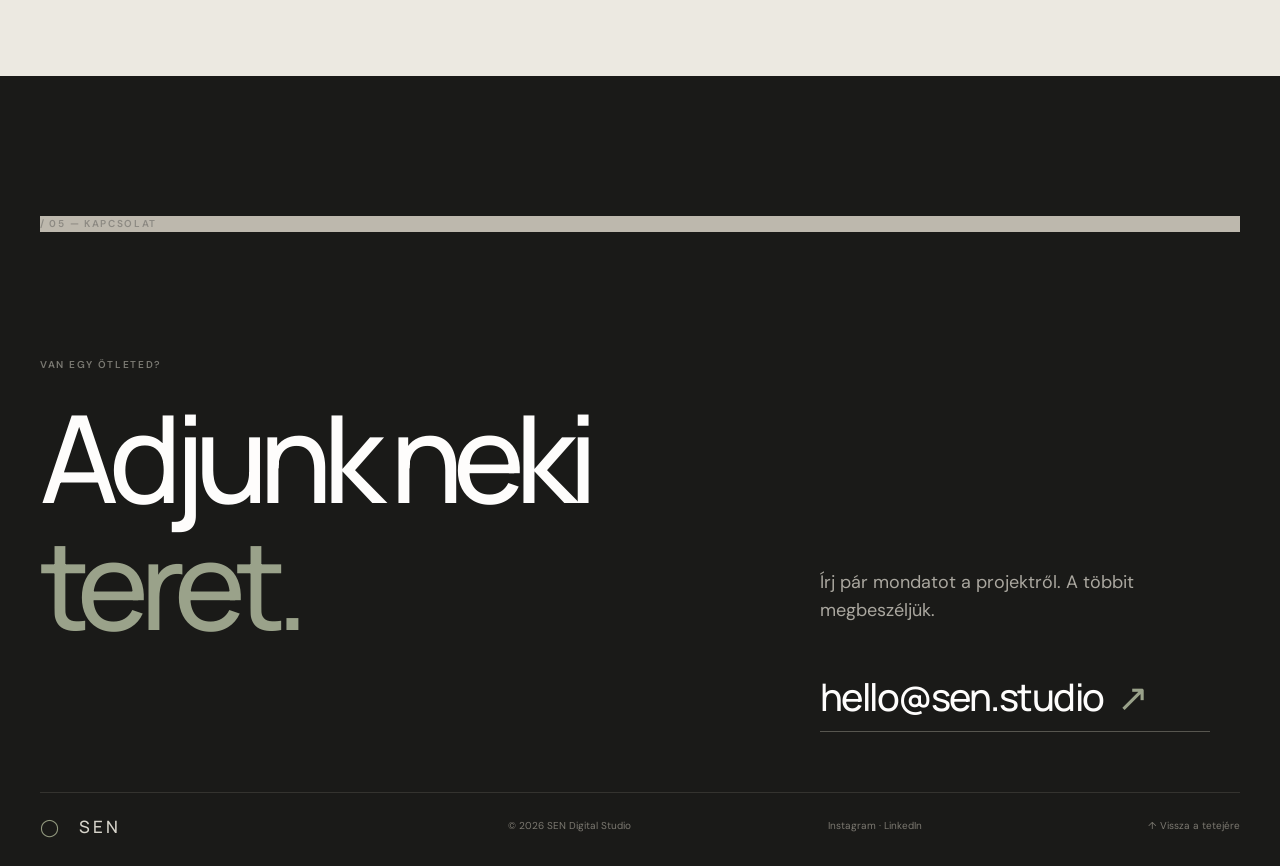
==== commit ea950c6c: "new file:   hero-motion.css 	new file:   hero-motion.js 	new file:   images/portfolio/draskovics-hom" ====
--- a/index.html
+++ b/index.html
@@ -1,11 +1,11 @@
-<!doctype html><html lang="hu"><head><meta charset="utf-8"><meta name="viewport" content="width=device-width,initial-scale=1"><meta name="description" content="SEN Digital Studio — letisztult digitális élmények tudatosan felépítve."><title>SEN — Digital Studio</title><link rel="preconnect" href="https://fonts.googleapis.com"><link rel="preconnect" href="https://fonts.gstatic.com" crossorigin><link href="https://fonts.googleapis.com/css2?family=DM+Sans:wght@400;500;600&family=Manrope:wght@400;500;600;700&display=swap" rel="stylesheet"><link rel="stylesheet" href="style.css"></head><body><div class="grain"></div>
-<header class="header"><a class="brand" href="#top"><span class="mark"><svg viewBox="0 0 80 80"><path d="M61 17.5A31 31 0 1 0 56.4 62" fill="none" stroke="currentColor" stroke-width="3.5" stroke-linecap="round"/><circle cx="57.5" cy="61.5" r="4.3" fill="#6F7560"/></svg></span><span class="brand-copy"><strong>SEN</strong><small>Digital Studio</small></span></a><nav class="nav"><a href="#studio">Rólunk</a><a href="szolgaltatasok.html">Szolgáltatások</a><a href="#work">Munkáim</a><a href="#process">Folyamat</a><a href="#contact" class="pill">Kapcsolat <span>↗</span></a></nav><button class="menu" aria-label="Menü">☰</button></header>
+<!doctype html><html lang="hu"><head><meta charset="utf-8"><meta name="viewport" content="width=device-width,initial-scale=1"><meta name="description" content="SEN Digital Studio — letisztult digitális élmények tudatosan felépítve."><title>SEN — Digital Studio</title><link rel="preconnect" href="https://fonts.googleapis.com"><link rel="preconnect" href="https://fonts.gstatic.com" crossorigin><link href="https://fonts.googleapis.com/css2?family=DM+Sans:wght@400;500;600&family=Manrope:wght@400;500;600;700&display=swap" rel="stylesheet"><link rel="stylesheet" href="style.css"><link rel="stylesheet" href="hero-motion.css"><link rel="stylesheet" href="typography.css"><link rel="stylesheet" href="project-previews.css"></head><body><div class="grain"></div>
+<header class="header"><a class="brand" href="#top"><span class="mark"><svg viewBox="0 0 80 80"><path d="M61 17.5A31 31 0 1 0 56.4 62" fill="none" stroke="currentColor" stroke-width="3.5" stroke-linecap="round"/><circle cx="57.5" cy="61.5" r="4.3" fill="#6F7560"/></svg></span><span class="brand-copy"><strong>SEN</strong><small>Digital Studio</small></span></a><nav class="nav"><a href="rolam.html">Rólam</a><a href="szolgaltatasok.html">Szolgáltatások</a><a href="#work">Munkáim</a><a href="#process">Folyamat</a><a href="#contact" class="pill">Kapcsolat <span>↗</span></a></nav><button class="menu" aria-label="Menü" aria-expanded="false">☰</button></header>
 <main id="top">
-<section class="hero"><div class="hero-grid"><div><div class="eyebrow reveal">DIGITAL STUDIO · 2026</div><h1 class="reveal">Kevesebb zaj.<span>Több lényeg.</span></h1><p class="lead reveal">Letisztult digitális élményeket készítek olyan vállalkozásoknak, akiknek fontos, hogy a jelenlétük épp olyan tudatos legyen, mint amit képviselnek.</p><div class="actions reveal"><a class="btn" href="#work">Munkáim <span>↘</span></a><a class="link" href="#contact">Beszéljünk <span>↗</span></a></div></div><div class="hero-art reveal"><div class="zen"><div class="sand s1"></div><div class="sand s2"></div><div class="stone"></div><span class="ma">間<small>MA</small></span></div><div class="art-note top">FORM / FUNCTION</div><div class="art-note bottom">01 — 04</div></div></div><div class="scroll"><span>GÖRGESS LE</span><span>↓</span></div></section>
+<section class="hero"><div class="hero-grid"><div class="hero-copy"><div class="eyebrow reveal">DIGITAL STUDIO · 2026</div><h1 class="reveal">Kevesebb zaj.<span>Több lényeg.</span></h1><p class="lead reveal">Letisztult digitális élményeket készítek olyan vállalkozásoknak, akiknek fontos, hogy a jelenlétük épp olyan tudatos legyen, mint amit képviselnek.</p><div class="actions reveal"><a class="btn" href="#work">Munkáim <span>↘</span></a><a class="link" href="#contact">Beszéljünk <span>↗</span></a></div></div></div></section>
 <section id="studio" class="intro section"><div class="tag reveal">/ 01 — A STÚDIÓ</div><div><p class="kicker reveal">A digitális térnek is lehet csendje.</p><h2 class="reveal">Olyan oldalakat építek, <span>ahol minden elemnek oka van.</span></h2><div class="intro-foot reveal"><p>Nem a díszítésből indulok ki. Először megértem a célt, a márkát és az embereket, akiknek az oldal készül. Ezután jön a forma — egyszerűen, pontosan, túlzások nélkül.</p><i></i></div></div></section>
 <section id="services" class="services section"><div class="tag reveal">/ 02 — AMIBEN SEGÍTEK</div><div class="service-grid"><article class="service reveal"><div class="service-top"><span>01</span><span>○</span></div><h3>Stratégia<br>& struktúra</h3><p>Átgondolt oldalszerkezet, tartalmi hierarchia és természetes felhasználói útvonalak.</p><a href="#contact">Részletek <span>↗</span></a></article><article class="service reveal"><div class="service-top"><span>02</span><span>◌</span></div><h3>Digitális<br>élmény</h3><p>Nyugodt, prémium vizuális rendszer erős tipográfiával és finom részletekkel.</p><a href="#contact">Részletek <span>↗</span></a></article><article class="service reveal"><div class="service-top"><span>03</span><span>△</span></div><h3>Építés<br>& fejlesztés</h3><p>Gyors, stabil és továbbfejleszthető weboldal, amely hosszú távra készül.</p><a href="#contact">Részletek <span>↗</span></a></article></div></section>
-<section id="work" class="work"><div class="work-inner section"><div class="work-head"><div class="tag reveal">/ 03 — KIVÁLASZTOTT MUNKÁK</div><p class="reveal">Különböző márkák.<br><strong>Hasonló gondolkodás.</strong></p></div><div class="projects"><a class="project dark reveal" href="#"><div class="meta"><span>01 / BRAND</span><span>2026</span></div><div class="visual one"><div class="window"><div class="bar"><i></i><i></i><i></i></div><div class="window-body"><small>ATELIER</small><strong>Objects<br>with purpose.</strong><b></b></div></div></div><div class="project-foot"><div><h3>Atelier Forma</h3><span>Brand + web</span></div><em>↗</em></div></a><a class="project light reveal" href="#"><div class="meta"><span>02 / E-COMMERCE</span><span>2026</span></div><div class="visual two"><div class="paper"><small>NO. 07</small><strong>FORM<br>OBJECTS</strong><span>daily essentials</span></div></div><div class="project-foot"><div><h3>Form Objects</h3><span>Webshop</span></div><em>↗</em></div></a></div></div></section>
+<section id="work" class="work"><div class="work-inner section"><div class="work-head"><div class="tag reveal">/ 03 — KIVÁLASZTOTT MUNKÁK</div><p class="reveal">Különböző márkák.<br><strong>Hasonló gondolkodás.</strong></p></div><div class="projects"><a class="project dark reveal" href="https://draskovicsauto.hu/" target="_blank" rel="noopener noreferrer"><div class="meta"><span>01 / WEBSHOP</span><span>2026</span></div><div class="visual one"><img class="project-preview" src="images/portfolio/draskovics-homepage.png" alt="A Draskovics Autó kezdőlapjának képernyőképe" loading="lazy"></div><div class="project-foot"><div><h3>Draskovics Autó</h3><span>Webshop</span></div><em>↗</em></div></a><a class="project light reveal" href="https://zenitdermastudio.hu/" target="_blank" rel="noopener noreferrer"><div class="meta"><span>02 / BEAUTY</span><span>2026</span></div><div class="visual two"><img class="project-preview" src="images/portfolio/zenit-homepage.png" alt="A Zenit Derma Studio kezdőlapjának képernyőképe" loading="lazy"></div><div class="project-foot"><div><h3>Zenit Derma Studio</h3><span>Weboldal</span></div><em>↗</em></div></a></div></div></section>
 <section id="process" class="process section"><div class="tag reveal">/ 04 — FOLYAMAT</div><div class="process-grid"><div><div class="process-kicker reveal">LESS, BUT BETTER.</div><h2 class="reveal">Nem gyorsabban.<br><span>Jobban.</span></h2><p class="reveal">A jó digitális termék mögött nem kapkodás, hanem egy világos gondolkodási folyamat áll.</p></div><div class="steps"><div class="step reveal"><span>01</span><div><h3>Megértés</h3><p>Megismerem a márkát, az üzleti célt és a célközönséget.</p></div></div><div class="step reveal"><span>02</span><div><h3>Rendszer</h3><p>Felépítjük a tartalmi struktúrát és a vizuális irányt.</p></div></div><div class="step reveal"><span>03</span><div><h3>Forma</h3><p>Megszületik a design, majd ebből egy valóban működő digitális felület.</p></div></div><div class="step reveal"><span>04</span><div><h3>Finomhangolás</h3><p>Tesztelés, apró részletek és az utolsó simítások.</p></div></div></div></div></section>
 <section class="quote"><div class="quote-inner reveal"><div class="q">“</div><blockquote>Az egyszerűség nem kevesebb.<br><span>Az, ami marad, amikor minden fölösleges eltűnik.</span></blockquote><small>SEN / 04</small></div></section>
 <section id="contact" class="contact"><div class="section"><div class="tag light reveal">/ 05 — KAPCSOLAT</div><div class="contact-grid"><div><div class="contact-kicker reveal">VAN EGY ÖTLETED?</div><h2 class="reveal">Adjunk neki<br><span>teret.</span></h2></div><div class="contact-side reveal"><p>Írj pár mondatot a projektről. A többit megbeszéljük.</p><a href="mailto:hello@sen.studio">hello@sen.studio <b>↗</b></a></div></div><footer class="footer"><div class="footer-brand"><span>◯</span>SEN</div><div>© 2026 SEN Digital Studio</div><div><a href="#">Instagram</a> · <a href="#">LinkedIn</a></div><a href="#top">↑ Vissza a tetejére</a></footer></div></section>
-</main><script src="script.js"></script></body></html>
+</main><script src="hero-motion.js"></script><script src="script.js"></script></body></html>
--- a/hero-motion.css
+++ b/hero-motion.css
@@ -0,0 +1,321 @@
+.hero {
+  position: relative;
+  isolation: isolate;
+  min-height: 100vh;
+  min-height: 100svh;
+  padding-top: 116px;
+  padding-bottom: 26px;
+  justify-content: center;
+  gap: 52px;
+}
+
+.hero::before,
+.hero::after {
+  position: absolute;
+  inset: 0;
+  z-index: -1;
+  pointer-events: none;
+  content: "";
+}
+
+.hero::before {
+  background:
+    radial-gradient(ellipse at 18% 34%, rgba(111, 117, 96, 0.11), transparent 24%),
+    radial-gradient(ellipse at 82% 68%, rgba(168, 143, 120, 0.09), transparent 23%),
+    radial-gradient(ellipse at 72% 18%, rgba(111, 117, 96, 0.07), transparent 16%);
+  filter: blur(22px);
+  animation: hero-glow-drift 24s ease-in-out infinite alternate;
+}
+
+.hero::after {
+  background:
+    radial-gradient(circle at 15% 68%, transparent 0 39px, rgba(168, 143, 120, 0.13) 40px 41px, transparent 42px),
+    radial-gradient(circle at 82% 25%, transparent 0 25px, rgba(111, 117, 96, 0.13) 26px 27px, transparent 28px),
+    radial-gradient(circle at 77% 78%, rgba(111, 117, 96, 0.18) 0 2px, transparent 3px),
+    radial-gradient(circle at 24% 24%, rgba(168, 143, 120, 0.16) 0 2px, transparent 3px);
+  animation: hero-shapes-drift 30s ease-in-out infinite alternate;
+}
+
+.hero-grid {
+  position: relative;
+  z-index: 1;
+  grid-template-columns: minmax(0, 1fr);
+  min-height: 0;
+}
+
+@keyframes hero-glow-drift {
+  from {
+    transform: translate3d(-8px, -6px, 0) scale(0.98);
+  }
+  to {
+    transform: translate3d(10px, 8px, 0) scale(1.03);
+  }
+}
+
+@keyframes hero-shapes-drift {
+  from {
+    transform: translate3d(-5px, 5px, 0);
+  }
+  to {
+    transform: translate3d(7px, -7px, 0);
+  }
+}
+
+.hero-copy {
+  width: 100%;
+  text-align: center;
+}
+
+.hero h1 {
+  position: relative;
+  overflow: visible;
+  max-width: none;
+  font-size: clamp(88px, 12vw, 180px);
+  line-height: 0.87;
+  letter-spacing: -0.075em;
+  perspective: 900px;
+}
+
+.hero .eyebrow {
+  text-align: center;
+}
+
+.hero h1 {
+  margin-top: 22px;
+  margin-bottom: 22px;
+}
+
+.hero .lead {
+  margin-right: auto;
+  margin-left: auto;
+  max-width: 520px;
+}
+
+.hero .actions {
+  justify-content: center;
+  margin-top: 28px;
+  gap: 12px;
+}
+
+.hero .actions .btn,
+.hero .actions .link {
+  display: inline-flex;
+  min-height: 54px;
+  align-items: center;
+  justify-content: center;
+  gap: 18px;
+  margin-top: 0;
+  padding: 0 23px;
+  border: 1px solid transparent;
+  border-radius: 999px;
+  font-size: 13px;
+  font-weight: 500;
+  letter-spacing: 0;
+  transition:
+    color 220ms ease,
+    background 220ms ease,
+    border-color 220ms ease,
+    transform 220ms ease;
+}
+
+.hero .actions .btn {
+  background: var(--ink);
+  color: var(--white);
+}
+
+.hero .actions .btn span,
+.hero .actions .link span {
+  font-size: 16px;
+  transition: transform 220ms ease;
+}
+
+.hero .actions .link {
+  border-color: var(--line);
+  color: var(--ink);
+}
+
+.hero .actions .btn:hover {
+  transform: translateY(-2px);
+  background: var(--sage);
+}
+
+.hero .actions .link:hover {
+  transform: translateY(-2px);
+  border-color: var(--sage);
+  background: rgba(111, 117, 96, 0.07);
+}
+
+.hero .actions .btn:hover span,
+.hero .actions .link:hover span {
+  transform: translate(2px, -2px);
+}
+
+.hero .actions .btn:focus-visible,
+.hero .actions .link:focus-visible {
+  outline: 2px solid var(--sage);
+  outline-offset: 4px;
+}
+
+.hero h1 .hero-title-line {
+  display: block;
+}
+
+.hero h1 .hero-title-line--first {
+  color: var(--ink);
+}
+
+.hero h1 .hero-title-line--first .hero-letter {
+  color: var(--ink);
+}
+
+.hero h1 .hero-title-line--accent {
+  color: var(--sage);
+}
+
+.hero h1 .hero-title-line--accent .hero-letter {
+  color: var(--sage);
+}
+
+.hero h1 .hero-letter {
+  display: inline-block;
+  opacity: 0;
+  transform: translate3d(0, 0.6em, 0) rotateX(-65deg);
+  transform-origin: 50% 100%;
+  transition:
+    opacity 420ms ease,
+    transform 720ms cubic-bezier(0.2, 0.8, 0.2, 1);
+  transition-delay: var(--letter-delay, 0ms);
+}
+
+.hero h1.in .hero-letter {
+  opacity: 1;
+  transform: translate3d(0, 0, 0) rotateX(0);
+}
+
+.hero h1::before,
+.hero h1::after {
+  position: absolute;
+  content: "";
+  pointer-events: none;
+}
+
+.hero h1::before {
+  top: -0.08em;
+  right: 12%;
+  width: 0.2em;
+  aspect-ratio: 1;
+  border: 1px solid var(--clay);
+  border-radius: 50%;
+  box-shadow: 0.13em 0.12em 0 -0.045em var(--sage);
+  opacity: 0;
+  transform: scale(0.6);
+  transition:
+    opacity 500ms ease 500ms,
+    transform 700ms cubic-bezier(0.2, 0.8, 0.2, 1) 500ms;
+}
+
+.hero h1::after {
+  top: -0.2em;
+  right: 5%;
+  width: 0.16em;
+  aspect-ratio: 1;
+  background: var(--sage);
+  clip-path: polygon(50% 0, 61% 38%, 100% 50%, 61% 62%, 50% 100%, 39% 62%, 0 50%, 39% 38%);
+  opacity: 0;
+  transform: rotate(-25deg) scale(0.5);
+  transition:
+    opacity 500ms ease 650ms,
+    transform 800ms cubic-bezier(0.2, 0.8, 0.2, 1) 650ms;
+}
+
+.hero h1.in::before {
+  opacity: 0.8;
+  transform: scale(1);
+}
+
+.hero h1.in::after {
+  opacity: 0.9;
+  transform: rotate(35deg) scale(1);
+  animation: hero-sparkle 8s ease-in-out 1.4s infinite;
+}
+
+@keyframes hero-sparkle {
+  0%,
+  100% {
+    transform: rotate(35deg) scale(1);
+  }
+  50% {
+    transform: rotate(125deg) scale(0.8);
+  }
+}
+
+@media (max-width: 1000px) {
+  .hero {
+    gap: 38px;
+  }
+
+  .hero h1 {
+    font-size: clamp(78px, 12vw, 128px);
+  }
+}
+
+@media (max-width: 600px) {
+  .hero {
+    padding-top: 102px;
+    padding-bottom: 22px;
+    gap: 32px;
+  }
+
+  .hero h1 {
+    font-size: clamp(64px, 16vw, 100px);
+  }
+
+  .hero .lead {
+    max-width: 420px;
+    font-size: 16px;
+  }
+}
+
+@media (prefers-reduced-motion: reduce) {
+  .hero::before,
+  .hero::after {
+    animation: none;
+  }
+
+  .hero .actions .btn,
+  .hero .actions .link,
+  .hero .actions .btn span,
+  .hero .actions .link span {
+    transition: none;
+  }
+
+  .hero .actions .btn:hover,
+  .hero .actions .link:hover,
+  .hero .actions .btn:hover span,
+  .hero .actions .link:hover span {
+    transform: none;
+  }
+
+  .hero h1.reveal {
+    opacity: 1;
+    transform: none;
+    transition: none;
+  }
+
+  .hero h1 .hero-letter {
+    opacity: 1;
+    transform: none;
+    transition: none;
+  }
+
+  .hero h1::before,
+  .hero h1::after {
+    opacity: 0.8;
+    transform: none;
+    transition: none;
+  }
+
+  .hero h1.in::after {
+    animation: none;
+  }
+}
--- a/typography.css
+++ b/typography.css
@@ -0,0 +1,61 @@
+body {
+  line-height: 1.6;
+}
+
+h1,
+h2,
+h3,
+blockquote {
+  overflow-wrap: break-word;
+  text-wrap: pretty;
+}
+
+p {
+  line-height: 1.65;
+}
+
+.hero h1,
+.pricing-hero h1 {
+  line-height: 1.04;
+}
+
+.intro h2,
+.process h2 {
+  line-height: 1.08;
+}
+
+.service h3,
+.step h3,
+.project-foot h3 {
+  line-height: 1.14;
+}
+
+.price-card h2,
+.care-grid h2,
+.price-list h2 {
+  line-height: 1.2;
+}
+
+.window-body strong,
+.paper strong {
+  line-height: 1.08;
+}
+
+.contact h2,
+.pricing-contact h2 {
+  line-height: 1.04;
+}
+
+blockquote {
+  line-height: 1.14;
+}
+
+@media (max-width: 600px) {
+  .hero h1 {
+    font-size: clamp(46px, 14vw, 88px);
+  }
+
+  .pricing-hero h1 {
+    font-size: clamp(52px, 15vw, 72px);
+  }
+}
--- a/project-previews.css
+++ b/project-previews.css
@@ -0,0 +1,47 @@
+.project {
+  min-height: 0;
+  transform: none;
+  transition: none;
+}
+
+.projects {
+  grid-template-columns: repeat(2, minmax(0, 1fr));
+}
+
+.project .visual {
+  display: block;
+  flex: 0 0 auto;
+  aspect-ratio: 2 / 1;
+  margin: 18px 0;
+  overflow: hidden;
+  border-radius: 16px;
+  background: var(--paper);
+}
+
+.project-preview {
+  display: block;
+  width: 100%;
+  height: 100%;
+  object-fit: contain;
+  object-position: center;
+  transition: none;
+}
+
+.project:hover,
+.project:focus-visible,
+.project:hover .project-preview,
+.project:focus-visible .project-preview {
+  transform: none;
+}
+
+@media (max-width: 800px) {
+  .project .visual {
+    aspect-ratio: 16 / 9;
+  }
+}
+
+@media (max-width: 600px) {
+  .projects {
+    grid-template-columns: minmax(0, 1fr);
+  }
+}
